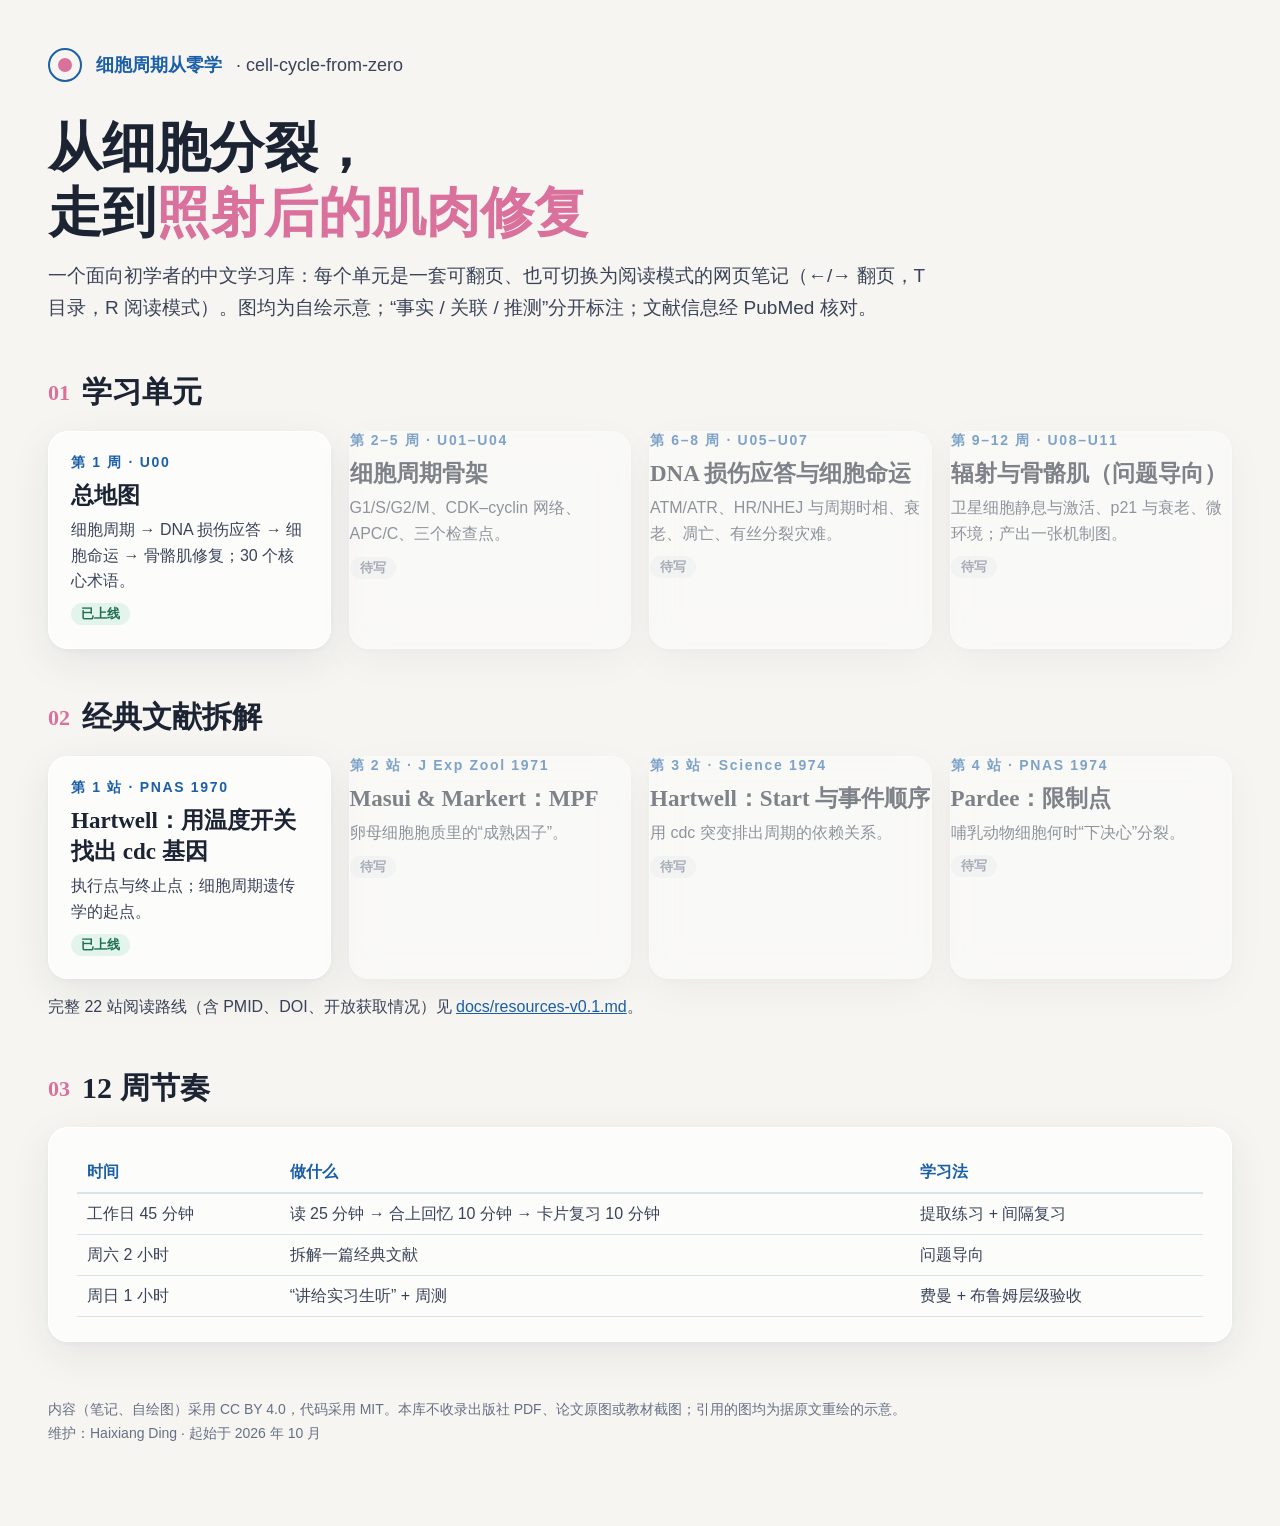
==== index.html @ c2473ddd "init v0.1: add index.html" ====
<!DOCTYPE html>
<html lang="zh-CN"><head><meta charset="utf-8"><meta name="viewport" content="width=device-width,initial-scale=1">
<title>细胞周期从零学 · 个人网页学习库</title>
<link rel="stylesheet" href="assets/deck-v0.1.css">
<style>
html,body{overflow:auto;height:auto;background:var(--bg)}
.wrap{max-width:1240px;margin:0 auto;padding:48px 28px 80px}
.top{display:flex;align-items:center;gap:14px;color:var(--ink2);font-size:18px}
.top .dot{width:34px;height:34px;border-radius:50%;border:2px solid var(--blue);position:relative}
.top .dot::after{content:"";position:absolute;inset:8px;border-radius:50%;background:var(--eo)}
h1{font-family:var(--serif);font-size:54px;line-height:1.2;margin:34px 0 14px}h1 em{font-style:normal;color:var(--eo)}
.intro{font-size:19px;line-height:1.7;color:var(--ink2);max-width:900px}
h2.s{font-family:var(--serif);font-size:30px;margin:48px 0 18px;display:flex;align-items:center;gap:12px}
h2.s .no{color:var(--eo);font-size:22px}
.grid{display:grid;grid-template-columns:repeat(auto-fill,minmax(280px,1fr));gap:18px}
a.u{display:block;text-decoration:none;color:inherit;padding:22px;transition:.2s}
a.u:hover{transform:translateY(-3px)}
.u .w{font-size:14px;letter-spacing:.12em;color:var(--blue);font-weight:700}
.u h3{font-family:var(--serif);font-size:23px;margin:8px 0 6px;line-height:1.35}
.u p{font-size:16px;line-height:1.6;color:var(--ink2)}
.u.off{opacity:.55;pointer-events:none}
.st{display:inline-block;margin-top:10px;font-size:13px;font-weight:700;padding:2px 10px;border-radius:20px}
.st.done{background:#E3F4EC;color:#1E6E52}.st.todo{background:#EEF1F5;color:var(--mute)}
table.t{font-size:16px}.box p,.box li{font-size:17px}
.foot{margin-top:56px;font-size:14px;color:var(--mute);line-height:1.7}
</style></head><body>
<div class="wrap">
<div class="top"><span class="dot"></span><b style="font-family:var(--serif);color:var(--blue)">细胞周期从零学</b><span>· cell-cycle-from-zero</span></div>
<h1>从细胞分裂，<br>走到<em>照射后的肌肉修复</em></h1>
<p class="intro">一个面向初学者的中文学习库：每个单元是一套可翻页、也可切换为阅读模式的网页笔记（←/→ 翻页，T 目录，R 阅读模式）。图均为自绘示意；“事实 / 关联 / 推测”分开标注；文献信息经 PubMed 核对。</p>

<h2 class="s"><span class="no">01</span>学习单元</h2>
<div class="grid">
<a class="u card" href="units/u00-map-v0.1.html"><div class="w">第 1 周 · U00</div><h3>总地图</h3><p>细胞周期 → DNA 损伤应答 → 细胞命运 → 骨骼肌修复；30 个核心术语。</p><span class="st done">已上线</span></a>
<div class="u card off"><div class="w">第 2–5 周 · U01–U04</div><h3>细胞周期骨架</h3><p>G1/S/G2/M、CDK–cyclin 网络、APC/C、三个检查点。</p><span class="st todo">待写</span></div>
<div class="u card off"><div class="w">第 6–8 周 · U05–U07</div><h3>DNA 损伤应答与细胞命运</h3><p>ATM/ATR、HR/NHEJ 与周期时相、衰老、凋亡、有丝分裂灾难。</p><span class="st todo">待写</span></div>
<div class="u card off"><div class="w">第 9–12 周 · U08–U11</div><h3>辐射与骨骼肌（问题导向）</h3><p>卫星细胞静息与激活、p21 与衰老、微环境；产出一张机制图。</p><span class="st todo">待写</span></div>
</div>

<h2 class="s"><span class="no">02</span>经典文献拆解</h2>
<div class="grid">
<a class="u card" href="papers/p01-hartwell1970-cdc-mutants-v0.1.html"><div class="w">第 1 站 · PNAS 1970</div><h3>Hartwell：用温度开关找出 cdc 基因</h3><p>执行点与终止点；细胞周期遗传学的起点。</p><span class="st done">已上线</span></a>
<div class="u card off"><div class="w">第 2 站 · J Exp Zool 1971</div><h3>Masui & Markert：MPF</h3><p>卵母细胞胞质里的“成熟因子”。</p><span class="st todo">待写</span></div>
<div class="u card off"><div class="w">第 3 站 · Science 1974</div><h3>Hartwell：Start 与事件顺序</h3><p>用 cdc 突变排出周期的依赖关系。</p><span class="st todo">待写</span></div>
<div class="u card off"><div class="w">第 4 站 · PNAS 1974</div><h3>Pardee：限制点</h3><p>哺乳动物细胞何时“下决心”分裂。</p><span class="st todo">待写</span></div>
</div>
<p class="intro" style="margin-top:14px;font-size:16px">完整 22 站阅读路线（含 PMID、DOI、开放获取情况）见 <a href="docs/resources-v0.1.md">docs/resources-v0.1.md</a>。</p>

<h2 class="s"><span class="no">03</span>12 周节奏</h2>
<div class="card box"><table class="t">
<tr><th style="width:18%">时间</th><th>做什么</th><th style="width:26%">学习法</th></tr>
<tr><td>工作日 45 分钟</td><td>读 25 分钟 → 合上回忆 10 分钟 → 卡片复习 10 分钟</td><td>提取练习 + 间隔复习</td></tr>
<tr><td>周六 2 小时</td><td>拆解一篇经典文献</td><td>问题导向</td></tr>
<tr><td>周日 1 小时</td><td>“讲给实习生听” + 周测</td><td>费曼 + 布鲁姆层级验收</td></tr></table></div>

<p class="foot">内容（笔记、自绘图）采用 CC BY 4.0，代码采用 MIT。本库不收录出版社 PDF、论文原图或教材截图；引用的图均为据原文重绘的示意。<br>维护：Haixiang Ding · 起始于 2026 年 10 月</p>
</div></body></html>
---- assets/deck-v0.1.css ----
/* cell-cycle-from-zero 共用样式 v0.1 —— 翻页模式（1920×1080 缩放）+ 阅读模式（竖向滚动） */
:root{--bg:#F6F5F1;--ink:#1C2333;--ink2:#3A4357;--mute:#667085;--line:rgba(27,95,168,.16);
--blue:#1B5FA8;--blue2:#3F8BD6;--blue3:#DCE8F6;--he:#5B3F9E;--eo:#D9719C;--eo3:#FBE7EF;
--ok:#2E9E7A;--warn:#D4793A;--glass:rgba(255,255,255,.7);--glassb:rgba(255,255,255,.92);
--sh:0 12px 40px rgba(28,40,80,.08),0 2px 6px rgba(28,40,80,.04);
--serif:"Noto Serif SC","Songti SC","STSong","SimSun",serif;--sans:"Noto Sans SC","PingFang SC","Microsoft YaHei",sans-serif}
*{box-sizing:border-box;margin:0;padding:0}
html,body{width:100%;height:100%;overflow:hidden;background:#E9ECF1;color:var(--ink);font-family:var(--sans);-webkit-font-smoothing:antialiased}
a{color:var(--blue)}
button{font-family:inherit;cursor:pointer;border:0;background:none;color:inherit}
#viewport{position:fixed;inset:0;overflow:hidden}
#stage{position:absolute;left:0;top:0;width:1920px;height:1080px;transform-origin:0 0;overflow:hidden;
background:radial-gradient(1200px 700px at 85% -10%,rgba(63,139,214,.10),transparent 60%),radial-gradient(900px 600px at -5% 105%,rgba(217,113,156,.09),transparent 60%),var(--bg)}
#brand{position:absolute;left:48px;top:34px;display:flex;align-items:center;gap:14px;z-index:30;font-size:20px;color:var(--ink2);letter-spacing:.06em}
#brand .dot{width:36px;height:36px;border-radius:50%;border:2px solid var(--blue);position:relative;flex:none}
#brand .dot::after{content:"";position:absolute;inset:8px;border-radius:50%;background:var(--eo)}
#brand b{font-family:var(--serif);color:var(--blue);font-size:22px}
#brand a{text-decoration:none;display:flex;align-items:center;gap:14px;color:inherit}
#badge{position:absolute;right:48px;top:34px;z-index:30;display:flex;gap:12px;font-size:19px;color:var(--ink2)}
#badge span{padding:7px 16px;border-radius:40px;background:var(--glass);border:1px solid var(--glassb);box-shadow:var(--sh)}
.page{position:absolute;inset:0;padding:116px 110px 130px;visibility:hidden;opacity:0;transition:opacity .5s ease;overflow:hidden}
.page.cur{visibility:visible;opacity:1}
.hd{margin-bottom:24px;max-width:1650px}
.kick{display:flex;align-items:center;gap:14px;font-size:19px;letter-spacing:.16em;color:var(--blue);font-weight:600}
.kick .no{font-family:var(--serif);font-size:22px;color:var(--eo);letter-spacing:.04em}
.kick::after{content:"";height:1px;width:160px;background:linear-gradient(90deg,var(--blue2),transparent)}
h2.t{font-family:var(--serif);font-weight:600;font-size:46px;line-height:1.25;margin-top:10px}
.lede{margin-top:10px;font-size:22px;line-height:1.6;color:var(--ink2)}
.card{background:var(--glass);backdrop-filter:blur(16px);-webkit-backdrop-filter:blur(16px);border:1px solid var(--glassb);border-radius:20px;box-shadow:var(--sh)}
.box{padding:24px 28px}
.box h3{font-family:var(--serif);font-size:26px;margin-bottom:10px;line-height:1.35}
.box p,.box li{font-size:20px;line-height:1.62;color:var(--ink2)}
.box ul,.box ol{padding-left:1.2em}.box li+li{margin-top:5px}
.g2{display:grid;grid-template-columns:1fr 1fr;gap:22px}
.g3{display:grid;grid-template-columns:repeat(3,1fr);gap:22px}
.g4{display:grid;grid-template-columns:repeat(4,1fr);gap:18px}
.tag{display:inline-flex;align-items:center;padding:3px 12px;border-radius:30px;font-size:16px;background:var(--blue3);color:var(--blue);font-weight:600}
.tag.eo{background:var(--eo3);color:#B04679}.tag.he{background:#ECE6F7;color:var(--he)}.tag.ok{background:#E3F4EC;color:#1E6E52}.tag.wn{background:#FFF1DD;color:#9A5A16}
table.t{width:100%;border-collapse:collapse;font-size:19px;line-height:1.5}
table.t th{text-align:left;color:var(--blue);font-weight:600;padding:8px 10px;border-bottom:2px solid var(--line)}
table.t td{padding:8px 10px;border-bottom:1px solid var(--line);color:var(--ink2);vertical-align:top}
.src{font-size:15px;color:var(--mute);line-height:1.5;margin-top:10px}
.fig{padding:16px;text-align:center}.fig svg{width:100%;height:auto;max-height:560px;display:block;margin:0 auto}
body.read .fig svg{max-height:none;width:100%}
.cap{font-size:16px;color:var(--mute);margin-top:8px;text-align:left}
.cover{display:flex;flex-direction:column;justify-content:center;height:100%}
.cover .k{font-size:22px;letter-spacing:.2em;color:var(--blue);font-weight:600}
.cover h1{font-family:var(--serif);font-size:76px;line-height:1.2;margin:18px 0 22px}
.cover h1 em{font-style:normal;color:var(--eo)}
.cover .sub{font-size:24px;line-height:1.6;color:var(--ink2)}
.chips{display:flex;gap:18px;margin-top:40px;flex-wrap:wrap}
.chips div{padding:16px 22px;border-radius:16px;background:var(--glass);border:1px solid var(--glassb);box-shadow:var(--sh);font-size:18px;color:var(--ink2);max-width:420px;line-height:1.5}
.chips b{display:block;font-family:var(--serif);font-size:30px;color:var(--blue)}
.lv{font-size:14px;font-weight:700;color:var(--he);background:#ECE6F7;border-radius:6px;padding:1px 8px;margin-right:6px}
details{margin-top:6px}summary{cursor:pointer;color:var(--blue);font-size:17px}
details p{font-size:18px!important;margin-top:4px}
.fact{border-left:5px solid var(--ok)}.assoc{border-left:5px solid var(--blue2)}.spec{border-left:5px solid var(--warn)}
#nav{position:absolute;left:0;right:0;bottom:30px;display:flex;justify-content:center;align-items:center;gap:14px;z-index:40}
#nav button,#nav a.btn{padding:10px 20px;border-radius:40px;font-size:18px;font-weight:600;background:#fff;border:1px solid var(--line);box-shadow:var(--sh);text-decoration:none;color:var(--ink)}
#nav #chap{font-size:18px;color:var(--mute);min-width:280px;text-align:center}
#prog{position:absolute;left:110px;right:110px;bottom:92px;height:3px;background:rgba(27,95,168,.12);border-radius:3px;z-index:40}
#prog .fill{height:100%;background:linear-gradient(90deg,var(--blue),var(--eo));border-radius:3px;width:0;transition:width .4s}
#toc{position:absolute;right:48px;top:90px;bottom:120px;width:420px;z-index:50;padding:20px;overflow:auto;display:none}
#toc.show{display:block}
#toc button{display:block;width:100%;text-align:left;padding:9px 12px;border-radius:10px;font-size:18px;color:var(--ink2)}
#toc button.cur{background:var(--blue3);color:var(--blue)}
#toc .n{font-family:var(--serif);color:var(--eo);margin-right:10px}
/* 阅读模式 */
html.read,body.read{overflow:auto;height:auto}
body.read{background:var(--bg)}
body.read #viewport{position:static}
body.read #stage{position:static;width:auto;height:auto;transform:none!important;overflow:visible;background:var(--bg)}
body.read #brand,body.read #badge{position:static;padding:22px 5vw 0}
body.read #badge{justify-content:flex-start}
body.read .page{position:relative;visibility:visible;opacity:1;inset:auto;padding:40px 5vw 50px;border-bottom:1px solid var(--line);overflow:visible}
body.read #prog,body.read #toc{display:none}
body.read #nav{position:fixed;bottom:16px}
body.read #nav #bPrev,body.read #nav #bNext,body.read #nav #bToc,body.read #nav #chap{display:none}
body.read .cover h1{font-size:48px}body.read h2.t{font-size:32px}
@media (max-width:900px){body.read .g2,body.read .g3,body.read .g4{grid-template-columns:1fr!important}
body.read .box p,body.read .box li,body.read table.t{font-size:16px}body.read table.t{display:block;overflow-x:auto}}
@media print{html,body{overflow:visible;height:auto}#nav,#prog,#toc{display:none}}
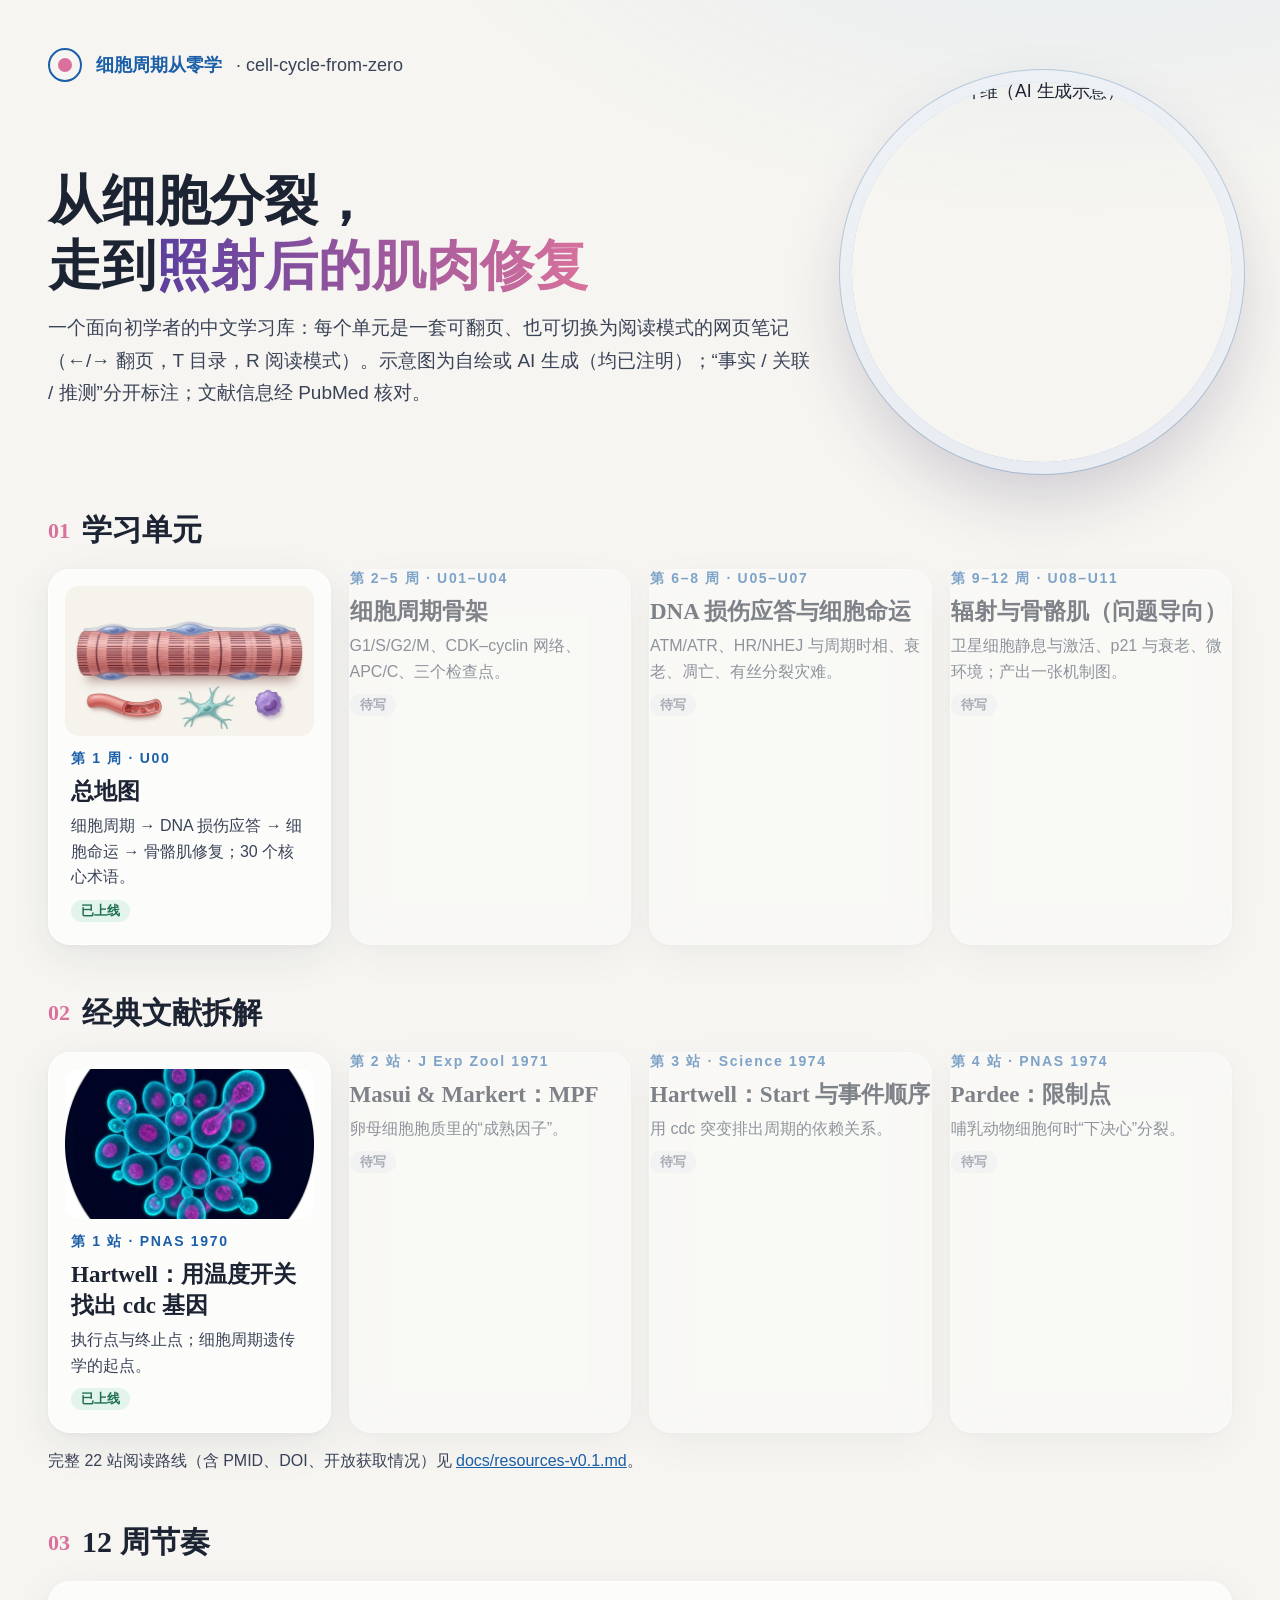
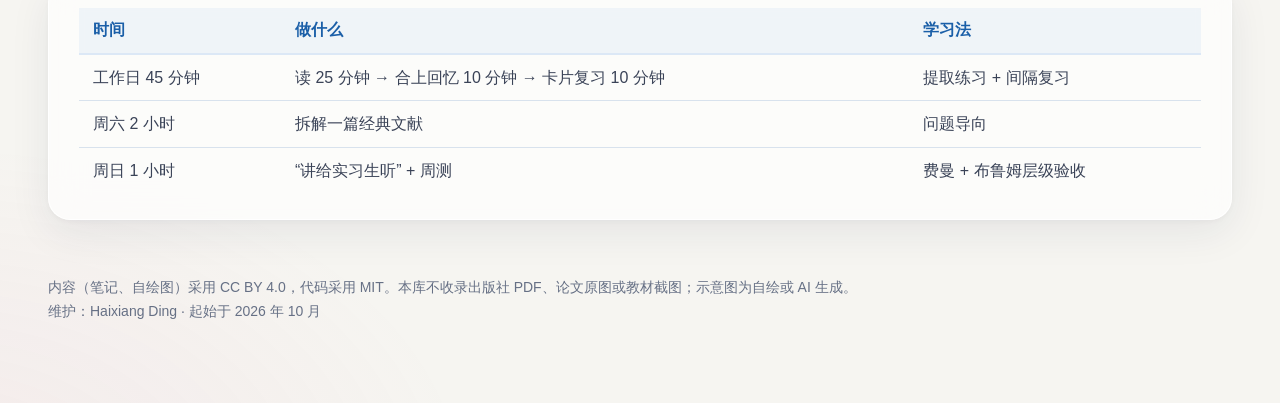
==== commit f52b28a6: "v0.2 restyle: index.html" ====
--- a/index.html
+++ b/index.html
@@ -1,9 +1,15 @@
 <!DOCTYPE html>
 <html lang="zh-CN"><head><meta charset="utf-8"><meta name="viewport" content="width=device-width,initial-scale=1">
 <title>细胞周期从零学 · 个人网页学习库</title>
-<link rel="stylesheet" href="assets/deck-v0.1.css">
+<link rel="stylesheet" href="assets/deck-v0.2.css">
 <style>
-html,body{overflow:auto;height:auto;background:var(--bg)}
+html,body{overflow:auto;height:auto;background:radial-gradient(1200px 700px at 85% -10%,rgba(63,139,214,.10),transparent 60%),radial-gradient(900px 600px at -5% 105%,rgba(217,113,156,.09),transparent 60%),var(--bg)}
+.hero{display:grid;grid-template-columns:1fr 380px;gap:40px;align-items:center}
+.hero .eye{width:380px;height:380px;border-radius:50%;overflow:hidden;box-shadow:0 0 0 12px rgba(255,255,255,.75),0 0 0 13px rgba(27,95,168,.25),0 30px 70px rgba(40,30,80,.22)}
+.hero .eye img{width:100%;height:100%;object-fit:cover;transform:scale(1.1)}
+a.u .thumb{height:150px;border-radius:14px;overflow:hidden;margin:-6px -6px 14px;background:#0b1030}
+a.u .thumb img{width:100%;height:100%;object-fit:cover}
+@media(max-width:800px){.hero{grid-template-columns:1fr}.hero .eye{width:260px;height:260px;margin:auto}h1{font-size:38px}}
 .wrap{max-width:1240px;margin:0 auto;padding:48px 28px 80px}
 .top{display:flex;align-items:center;gap:14px;color:var(--ink2);font-size:18px}
 .top .dot{width:34px;height:34px;border-radius:50%;border:2px solid var(--blue);position:relative}
@@ -26,12 +32,12 @@
 </style></head><body>
 <div class="wrap">
 <div class="top"><span class="dot"></span><b style="font-family:var(--serif);color:var(--blue)">细胞周期从零学</b><span>· cell-cycle-from-zero</span></div>
-<h1>从细胞分裂，<br>走到<em>照射后的肌肉修复</em></h1>
-<p class="intro">一个面向初学者的中文学习库：每个单元是一套可翻页、也可切换为阅读模式的网页笔记（←/→ 翻页，T 目录，R 阅读模式）。图均为自绘示意；“事实 / 关联 / 推测”分开标注；文献信息经 PubMed 核对。</p>
+<div class="hero"><div><h1>从细胞分裂，<br>走到<em class="hl">照射后的肌肉修复</em></h1>
+<p class="intro">一个面向初学者的中文学习库：每个单元是一套可翻页、也可切换为阅读模式的网页笔记（←/→ 翻页，T 目录，R 阅读模式）。示意图为自绘或 AI 生成（均已注明）；“事实 / 关联 / 推测”分开标注；文献信息经 PubMed 核对。</p></div><div class="eye"><img src="figures/u00-cover-v0.1.jpg" alt="分裂细胞与肌纤维（AI 生成示意）"></div></div>
 
 <h2 class="s"><span class="no">01</span>学习单元</h2>
 <div class="grid">
-<a class="u card" href="units/u00-map-v0.1.html"><div class="w">第 1 周 · U00</div><h3>总地图</h3><p>细胞周期 → DNA 损伤应答 → 细胞命运 → 骨骼肌修复；30 个核心术语。</p><span class="st done">已上线</span></a>
+<a class="u card" href="units/u00-map-v0.2.html"><div class="thumb"><img src="figures/muscle-niche-v0.1.jpg" alt=""></div><div class="w">第 1 周 · U00</div><h3>总地图</h3><p>细胞周期 → DNA 损伤应答 → 细胞命运 → 骨骼肌修复；30 个核心术语。</p><span class="st done">已上线</span></a>
 <div class="u card off"><div class="w">第 2–5 周 · U01–U04</div><h3>细胞周期骨架</h3><p>G1/S/G2/M、CDK–cyclin 网络、APC/C、三个检查点。</p><span class="st todo">待写</span></div>
 <div class="u card off"><div class="w">第 6–8 周 · U05–U07</div><h3>DNA 损伤应答与细胞命运</h3><p>ATM/ATR、HR/NHEJ 与周期时相、衰老、凋亡、有丝分裂灾难。</p><span class="st todo">待写</span></div>
 <div class="u card off"><div class="w">第 9–12 周 · U08–U11</div><h3>辐射与骨骼肌（问题导向）</h3><p>卫星细胞静息与激活、p21 与衰老、微环境；产出一张机制图。</p><span class="st todo">待写</span></div>
@@ -39,7 +45,7 @@
 
 <h2 class="s"><span class="no">02</span>经典文献拆解</h2>
 <div class="grid">
-<a class="u card" href="papers/p01-hartwell1970-cdc-mutants-v0.1.html"><div class="w">第 1 站 · PNAS 1970</div><h3>Hartwell：用温度开关找出 cdc 基因</h3><p>执行点与终止点；细胞周期遗传学的起点。</p><span class="st done">已上线</span></a>
+<a class="u card" href="papers/p01-hartwell1970-cdc-mutants-v0.2.html"><div class="thumb"><img src="figures/hartwell-cover-v0.1.jpg" alt=""></div><div class="w">第 1 站 · PNAS 1970</div><h3>Hartwell：用温度开关找出 cdc 基因</h3><p>执行点与终止点；细胞周期遗传学的起点。</p><span class="st done">已上线</span></a>
 <div class="u card off"><div class="w">第 2 站 · J Exp Zool 1971</div><h3>Masui & Markert：MPF</h3><p>卵母细胞胞质里的“成熟因子”。</p><span class="st todo">待写</span></div>
 <div class="u card off"><div class="w">第 3 站 · Science 1974</div><h3>Hartwell：Start 与事件顺序</h3><p>用 cdc 突变排出周期的依赖关系。</p><span class="st todo">待写</span></div>
 <div class="u card off"><div class="w">第 4 站 · PNAS 1974</div><h3>Pardee：限制点</h3><p>哺乳动物细胞何时“下决心”分裂。</p><span class="st todo">待写</span></div>
@@ -53,5 +59,5 @@
 <tr><td>周六 2 小时</td><td>拆解一篇经典文献</td><td>问题导向</td></tr>
 <tr><td>周日 1 小时</td><td>“讲给实习生听” + 周测</td><td>费曼 + 布鲁姆层级验收</td></tr></table></div>
 
-<p class="foot">内容（笔记、自绘图）采用 CC BY 4.0，代码采用 MIT。本库不收录出版社 PDF、论文原图或教材截图；引用的图均为据原文重绘的示意。<br>维护：Haixiang Ding · 起始于 2026 年 10 月</p>
+<p class="foot">内容（笔记、自绘图）采用 CC BY 4.0，代码采用 MIT。本库不收录出版社 PDF、论文原图或教材截图；示意图为自绘或 AI 生成。<br>维护：Haixiang Ding · 起始于 2026 年 10 月</p>
 </div></body></html>
--- a/assets/deck-v0.2.css
+++ b/assets/deck-v0.2.css
@@ -0,0 +1,160 @@
+/* cell-cycle-from-zero 共用样式 v0.2：沿用个人精读笔记版式（玻璃卡片 / 衬线标题 / 底栏进度点），新增阅读模式与图钉标注 */
+:root{--bg:#F6F5F1;--ink:#1C2333;--ink2:#3A4357;--mute:#667085;--line:rgba(27,95,168,.16);
+--blue:#1B5FA8;--blue2:#3F8BD6;--blue3:#DCE8F6;--he:#5B3F9E;--he2:#8E6BC8;--eo:#D9719C;--eo2:#F4B8CF;--eo3:#FBE7EF;
+--gold:#B88A3B;--ok:#2E9E7A;--warn:#D4793A;--glass:rgba(255,255,255,.66);--glassb:rgba(255,255,255,.9);
+--sh:0 12px 40px rgba(28,40,80,.08),0 2px 6px rgba(28,40,80,.04);
+--serif:"Noto Serif SC","Songti SC","STSong","SimSun",serif;--sans:"Noto Sans SC","PingFang SC","Microsoft YaHei",sans-serif}
+*{box-sizing:border-box;margin:0;padding:0}
+html,body{width:100%;height:100%;overflow:hidden;background:#E9ECF1;color:var(--ink);font-family:var(--sans);-webkit-font-smoothing:antialiased}
+button{font-family:inherit;cursor:pointer;border:0;background:none;color:inherit}
+#viewport{position:fixed;inset:0;overflow:hidden}
+#stage{position:absolute;left:0;top:0;width:1920px;height:1080px;transform-origin:0 0;overflow:hidden;
+background:radial-gradient(1200px 700px at 85% -10%,rgba(63,139,214,.10),transparent 60%),radial-gradient(900px 600px at -5% 105%,rgba(217,113,156,.09),transparent 60%),var(--bg)}
+#stage::before{content:"";position:absolute;inset:0;pointer-events:none;opacity:.55;background-image:radial-gradient(rgba(27,95,168,.10) 1px,transparent 1.2px);background-size:28px 28px;-webkit-mask-image:linear-gradient(180deg,rgba(0,0,0,.5),transparent 40%,transparent 70%,rgba(0,0,0,.35));mask-image:linear-gradient(180deg,rgba(0,0,0,.5),transparent 40%,transparent 70%,rgba(0,0,0,.35))}
+#brand{position:absolute;left:48px;top:34px;display:flex;align-items:center;gap:14px;z-index:30;font-size:20px;color:var(--ink2);letter-spacing:.08em}
+#brand .dot{width:40px;height:40px;border-radius:50%;border:2px solid var(--blue);position:relative}
+#brand .dot::after{content:"";position:absolute;inset:9px;border-radius:50%;background:var(--eo)}
+#brand b{font-family:var(--serif);color:var(--blue);font-size:22px}
+#magbadge{position:absolute;right:48px;top:34px;z-index:30;display:flex;align-items:center;gap:14px;font-size:20px;color:var(--ink2)}
+#magbadge .obj{padding:8px 18px;border-radius:40px;background:var(--glass);backdrop-filter:blur(14px);border:1px solid var(--glassb);box-shadow:var(--sh)}
+#magbadge .idx{font-variant-numeric:tabular-nums;color:var(--mute)}
+.page{position:absolute;inset:0;padding:122px 120px 140px;visibility:hidden;opacity:0;transition:opacity .6s ease}
+.page.cur{visibility:visible;opacity:1}
+.hd{margin-bottom:28px;max-width:1600px}
+.kick{display:flex;align-items:center;gap:14px;font-size:20px;letter-spacing:.18em;color:var(--blue);font-weight:600}
+.kick .no{font-family:var(--serif);font-size:22px;color:var(--eo);letter-spacing:.05em}
+.kick::after{content:"";height:1px;width:160px;background:linear-gradient(90deg,var(--blue2),transparent)}
+h2.t{font-family:var(--serif);font-weight:600;font-size:52px;line-height:1.2;margin-top:10px;letter-spacing:.02em}
+.lede{margin-top:12px;font-size:23px;line-height:1.6;color:var(--ink2);max-width:1560px}
+.card{background:var(--glass);backdrop-filter:blur(18px) saturate(1.2);-webkit-backdrop-filter:blur(18px) saturate(1.2);border:1px solid var(--glassb);border-radius:22px;box-shadow:var(--sh)}
+.tag{display:inline-flex;align-items:center;gap:6px;padding:3px 12px;border-radius:30px;font-size:17px;background:var(--blue3);color:var(--blue);font-weight:600}
+.tag.eo{background:var(--eo3);color:#B04679}.tag.he{background:#ECE6F7;color:var(--he)}.tag.ok{background:#E3F4EC;color:#1E6E52}.tag.wn{background:#FFF1DD;color:#9A5A16}
+.demo{display:inline-block;padding:2px 10px;border-radius:6px;font-size:16px;font-weight:600;color:#9A5A16;background:#FFF1DD;border:1px dashed #E2A65A;letter-spacing:.1em}
+.src{font-size:16px;color:var(--mute);line-height:1.5}
+.ph{position:relative;overflow:hidden;border-radius:18px;background:#fff}
+.ph img{width:100%;display:block}
+[data-b]{transition:opacity .7s ease,transform .8s cubic-bezier(.2,.7,.2,1)}
+.page.cur [data-b]{animation:rise .8s cubic-bezier(.2,.7,.2,1) both}
+.page.cur [data-b="1"]{animation-delay:.1s}.page.cur [data-b="2"]{animation-delay:.25s}.page.cur [data-b="3"]{animation-delay:.4s}.page.cur [data-b="4"]{animation-delay:.55s}.page.cur [data-b="5"]{animation-delay:.7s}
+@keyframes rise{from{opacity:0;transform:translateY(18px)}to{opacity:1;transform:none}}
+.btn{display:inline-flex;align-items:center;gap:10px;padding:12px 22px;border-radius:40px;font-size:20px;font-weight:600;background:#fff;border:1px solid var(--line);box-shadow:var(--sh);transition:.25s}
+.btn:hover{transform:translateY(-2px);border-color:var(--blue2)}
+.btn.pri{background:linear-gradient(135deg,var(--blue),#2E78C7);color:#fff;border:0}
+.seg{display:inline-flex;padding:5px;border-radius:40px;background:rgba(27,95,168,.08);gap:4px}
+.seg button{padding:10px 22px;border-radius:30px;font-size:19px;font-weight:600;color:var(--ink2);transition:.25s}
+.seg button.on{background:#fff;color:var(--blue);box-shadow:0 3px 12px rgba(27,95,168,.15)}
+.hint{font-size:17px;color:var(--mute);display:flex;align-items:center;gap:8px}
+.hint::before{content:"";width:8px;height:8px;border-radius:50%;background:var(--eo);box-shadow:0 0 0 5px rgba(217,113,156,.18);animation:pulse 1.8s infinite}
+@keyframes pulse{50%{box-shadow:0 0 0 9px rgba(217,113,156,.05)}}
+.g2{display:grid;grid-template-columns:1fr 1fr;gap:28px}.g3{display:grid;grid-template-columns:repeat(3,1fr);gap:24px}
+.box{padding:26px 30px}
+.box h3{font-family:var(--serif);font-size:30px;margin-bottom:12px;display:flex;align-items:center;gap:12px}
+.box p,.box li{font-size:21px;line-height:1.6;color:var(--ink2)}
+.box ul{padding-left:24px}.box li{margin:4px 0}
+.num{font-family:var(--serif);font-size:64px;color:var(--blue);line-height:1}.num small{font-size:24px;color:var(--mute);margin-left:6px}
+table.t{width:100%;border-collapse:separate;border-spacing:0;font-size:19px}
+table.t th{text-align:left;font-weight:600;color:var(--blue);padding:12px 14px;border-bottom:2px solid var(--blue3);background:rgba(220,232,246,.4)}
+table.t td{padding:11px 14px;border-bottom:1px solid var(--line);color:var(--ink2);line-height:1.45;vertical-align:top}
+table.t tr:last-child td{border-bottom:0}
+em.hl{font-style:normal;background:linear-gradient(90deg,var(--he),var(--eo));-webkit-background-clip:text;background-clip:text;color:transparent;font-weight:600}
+/* cover */
+#p1 .eye{position:absolute;right:130px;top:150px;width:700px;height:700px;border-radius:50%;overflow:hidden;box-shadow:0 0 0 14px rgba(255,255,255,.75),0 0 0 15px rgba(27,95,168,.25),0 40px 90px rgba(40,30,80,.25);background:#000}
+#p1 .eye img{width:100%;height:100%;object-fit:cover;transform:scale(1.25);animation:zoom 14s ease-in-out infinite alternate}
+@keyframes zoom{to{transform:scale(1.6) translate(3%,2%)}}
+#p1 .eye .lab{position:absolute;left:50%;bottom:44px;transform:translateX(-50%);font-size:16px;color:#fff;background:rgba(0,0,0,.45);padding:4px 12px;border-radius:20px;white-space:nowrap}
+#p1 .ttl{position:absolute;left:120px;top:200px;width:960px}
+#p1 .ttl .k{font-size:22px;letter-spacing:.32em;color:var(--blue);font-weight:600}
+#p1 .ttl h1{font-family:var(--serif);font-weight:600;font-size:62px;line-height:1.25;margin:20px 0 18px}
+#p1 .ttl .sub{font-size:27px;color:var(--ink2);line-height:1.6}
+#p1 .ttl .meta{margin-top:24px;font-size:21px;color:var(--mute);line-height:1.8}
+#p1 .chips{position:absolute;left:120px;top:700px;width:960px;display:flex;gap:14px}
+#p1 .chips div{flex:1;padding:16px 18px;border-radius:16px;font-size:19px;line-height:1.45;color:var(--ink2);border:1px solid var(--line);background:rgba(255,255,255,.6)}
+#p1 .chips b{display:block;font-family:var(--serif);font-size:30px;color:var(--blue)}
+/* bar */
+#bar{position:absolute;left:40px;right:40px;bottom:24px;height:60px;z-index:50;display:flex;align-items:center;gap:14px;padding:0 18px;border-radius:36px;background:rgba(255,255,255,.72);backdrop-filter:blur(16px);border:1px solid #fff;box-shadow:var(--sh)}
+#bar .ib{width:44px;height:44px;border-radius:50%;display:grid;place-items:center;flex:none}
+#bar .ib:hover{background:var(--blue3)}
+#bar .ib svg{width:24px;height:24px;stroke:var(--ink);fill:none;stroke-width:2;stroke-linecap:round;stroke-linejoin:round}
+#chapName{font-size:20px;font-weight:600;min-width:330px;white-space:nowrap}
+#prog{flex:1;position:relative;height:44px;cursor:pointer}
+#prog .tr{position:absolute;left:0;right:0;top:19px;height:6px;border-radius:6px;background:rgba(27,95,168,.12)}
+#prog .fill{position:absolute;left:0;top:19px;height:6px;border-radius:6px;background:linear-gradient(90deg,var(--blue),var(--he2),var(--eo));transition:width .5s}
+#prog .dots{position:absolute;inset:0;display:flex;justify-content:space-between;align-items:center}
+#prog .dots i{width:12px;height:12px;border-radius:50%;background:#fff;border:2px solid rgba(27,95,168,.35)}
+#prog .dots i.done{border-color:var(--blue);background:var(--blue)}
+#toc,#modal{position:absolute;z-index:60;opacity:0;visibility:hidden;transition:.35s}
+#toc.show,#modal.show{opacity:1;visibility:visible}
+#toc{left:40px;bottom:100px;width:580px;padding:22px}
+#toc h4{font-family:var(--serif);font-size:26px;margin:2px 8px 12px}
+#toc button{display:flex;width:100%;align-items:center;gap:16px;padding:9px 12px;border-radius:12px;font-size:20px;text-align:left}
+#toc button:hover{background:var(--blue3)}#toc button.cur{background:var(--blue);color:#fff}
+#toc button span.n{font-family:var(--serif);color:var(--eo);width:36px}#toc button.cur span.n{color:#fff}
+#modal{inset:0;background:rgba(240,243,248,.6);backdrop-filter:blur(10px);display:flex;align-items:center;justify-content:center}
+#modal .mb{width:1500px;max-height:860px;overflow:auto;padding:44px 56px;position:relative}
+#modal h3{font-family:var(--serif);font-size:38px;margin-bottom:18px}
+#modal .x{position:absolute;right:24px;top:20px;font-size:34px;width:52px;height:52px;border-radius:50%}
+#modal ol{padding-left:30px}#modal li{font-size:19px;line-height:1.6;margin:7px 0;color:var(--ink2)}
+.sw{display:none}.sw.on{display:block}
+@media print{html,body{overflow:visible;height:auto;background:#fff}#viewport{position:static}#stage{position:relative;transform:none!important;height:auto;background:none}
+#stage::before,#bar,#toc,#modal,#brand,#magbadge{display:none}.page{position:relative;visibility:visible;opacity:1;width:1920px;height:1080px;page-break-after:always;break-after:page}
+.page [data-b]{animation:none!important}.sw{display:block}@page{size:1920px 1080px;margin:0}}
+
+.fig{padding:16px;display:flex;flex-direction:column}.fig img{width:100%;max-height:540px;object-fit:contain;display:block;border-radius:10px;background:#fff}
+.cap{font-size:15px;color:var(--mute);margin-top:8px;line-height:1.5}
+.fx{display:grid;grid-template-columns:620px 1fr;gap:28px;align-items:start}
+.pts{display:flex;flex-direction:column;gap:14px}
+.pt{padding:14px 18px;border-radius:16px;background:rgba(255,255,255,.78);border:1px solid var(--line)}
+.pt h4{margin:0 0 6px;font-size:21px;color:var(--blue)}.pt p{margin:0;font-size:17px;line-height:1.5;color:var(--ink2)}
+.pt.eo{border-left:6px solid var(--eo)}.pt.bl{border-left:6px solid var(--blue)}.pt.wn{border-left:6px solid var(--gold)}.pt.ok{border-left:6px solid var(--ok)}
+.num{font-family:var(--serif);font-weight:700;color:var(--blue)}
+.en{font-family:Georgia,serif;font-style:italic;color:#3A4357;font-size:16px;line-height:1.55}
+.qt{padding:12px 16px;border-radius:14px;background:rgba(255,255,255,.8);margin-bottom:10px;border-left:5px solid var(--he)}
+.qt .zh{font-size:16px;color:var(--ink2);margin-top:4px;line-height:1.5}.qt .wh{font-size:14px;color:var(--mute);margin-top:4px}
+.dense h2.t{font-size:42px}.dense table.t{font-size:17px}.dense table.t td,.dense table.t th{padding:8px 12px}.dense .box{padding:20px 24px}.dense .box h3{font-size:24px;margin-bottom:8px}.dense .box li,.dense .box p{font-size:18px;line-height:1.5}
+
+/* ===== v0.2 additions for cell-cycle-from-zero ===== */
+a{color:var(--blue)}
+#brand a{display:flex;align-items:center;gap:14px;color:inherit;text-decoration:none}
+.page{overflow:hidden}
+.cover-eye{position:absolute;right:130px;top:150px;width:700px;height:700px;border-radius:50%;overflow:hidden;box-shadow:0 0 0 14px rgba(255,255,255,.75),0 0 0 15px rgba(27,95,168,.25),0 40px 90px rgba(40,30,80,.25);background:#06091c}
+.cover-eye img{width:100%;height:100%;object-fit:cover;transform:scale(1.12);animation:zoom 16s ease-in-out infinite alternate}
+.cover-eye .lab{position:absolute;left:50%;bottom:44px;transform:translateX(-50%);font-size:16px;color:#fff;background:rgba(0,0,0,.45);padding:4px 12px;border-radius:20px;white-space:nowrap}
+.cover-ttl{position:absolute;left:120px;top:190px;width:960px}
+.cover-ttl .k{font-size:22px;letter-spacing:.32em;color:var(--blue);font-weight:600}
+.cover-ttl h1{font-family:var(--serif);font-weight:600;font-size:64px;line-height:1.25;margin:20px 0 18px}
+.cover-ttl .sub{font-size:26px;color:var(--ink2);line-height:1.6}
+.cover-ttl .meta{margin-top:22px;font-size:20px;color:var(--mute);line-height:1.8}
+.cover-chips{position:absolute;left:120px;top:720px;width:1000px;display:flex;gap:14px}
+.cover-chips div{flex:1;padding:16px 18px;border-radius:16px;font-size:18px;line-height:1.45;color:var(--ink2);border:1px solid var(--line);background:rgba(255,255,255,.6)}
+.cover-chips b{display:block;font-family:var(--serif);font-size:30px;color:var(--blue)}
+.pinwrap{position:relative;border-radius:14px;overflow:hidden;background:#F6F5F1}
+.pinwrap img{width:100%;display:block}
+.pin{position:absolute;transform:translate(-50%,-50%);display:flex;align-items:center;gap:8px;white-space:nowrap;font-size:17px;font-weight:600;color:var(--ink);background:rgba(255,255,255,.92);border:1px solid #fff;padding:5px 12px 5px 6px;border-radius:30px;box-shadow:0 6px 18px rgba(28,40,80,.15)}
+.pin i{font-style:normal;width:24px;height:24px;border-radius:50%;display:grid;place-items:center;color:#fff;font-size:14px;background:var(--blue)}
+.pin.eo i{background:var(--eo)}.pin.he i{background:var(--he)}.pin.ok i{background:var(--ok)}.pin.wn i{background:var(--warn)}
+.steps{display:grid;grid-template-columns:repeat(5,1fr);margin-top:8px}
+.steps div{text-align:center;font-size:17px;color:var(--ink2);line-height:1.4}.steps b{display:block;color:var(--blue);font-size:18px}
+.lv{font-size:14px;font-weight:700;color:var(--he);background:#ECE6F7;border-radius:6px;padding:2px 8px;margin-right:8px}
+details{margin-top:4px}summary{cursor:pointer;color:var(--blue);font-size:16px;list-style:none}summary::before{content:"▸ "}details[open] summary::before{content:"▾ "}
+details p{font-size:17px!important;margin-top:4px;color:var(--ink2)}
+.q{padding:10px 0;border-bottom:1px dashed var(--line)}.q:last-child{border-bottom:0}.q>p{font-size:19px;line-height:1.5}
+.lvl{display:flex;gap:10px;flex-wrap:wrap;margin-top:12px}.lvl span{font-size:15px;padding:4px 12px;border-radius:20px;background:#fff;border:1px solid var(--line);color:var(--ink2)}
+.feyn{font-family:var(--serif);font-size:24px!important;line-height:1.75!important;color:var(--ink)!important}
+.feyn::before{content:"“";font-size:80px;color:var(--eo2);line-height:0;vertical-align:-30px;margin-right:4px}
+/* reading mode */
+html.read,body.read{overflow:auto;height:auto;background:var(--bg)}
+body.read #viewport{position:static}
+body.read #stage{position:static;width:auto;height:auto;transform:none!important;overflow:visible}
+body.read #stage::before{display:none}
+body.read #brand,body.read #magbadge{position:static;padding:20px 5vw 0}
+body.read .page{position:relative;visibility:visible;opacity:1;inset:auto;padding:36px 5vw 48px;border-bottom:1px solid var(--line);overflow:visible;min-height:0}
+body.read .page [data-b]{animation:none!important}
+body.read #bar #prog,body.read #bar #bPrev,body.read #bar #bNext,body.read #bar #chapName,body.read #toc{display:none}
+body.read #bar{position:fixed;left:auto;right:20px;bottom:16px;width:auto}
+body.read .cover-eye,body.read .cover-ttl,body.read .cover-chips{position:relative;left:auto;right:auto;top:auto;width:auto}
+body.read .cover-eye{width:min(420px,80vw);height:min(420px,80vw);margin:10px auto 30px}
+body.read .cover-ttl h1{font-size:40px}body.read h2.t{font-size:30px}
+body.read .cover-chips{margin-top:20px;flex-wrap:wrap}
+@media (max-width:1000px){body.read .g2,body.read .g3,body.read .fx{grid-template-columns:1fr!important}
+body.read .box p,body.read .box li,body.read table.t{font-size:16px}body.read table.t{display:block;overflow-x:auto}.pin{font-size:12px}}
+#bRead{width:auto!important;padding:0 14px;border-radius:22px!important;font-size:16px;font-weight:600;background:var(--blue3)}
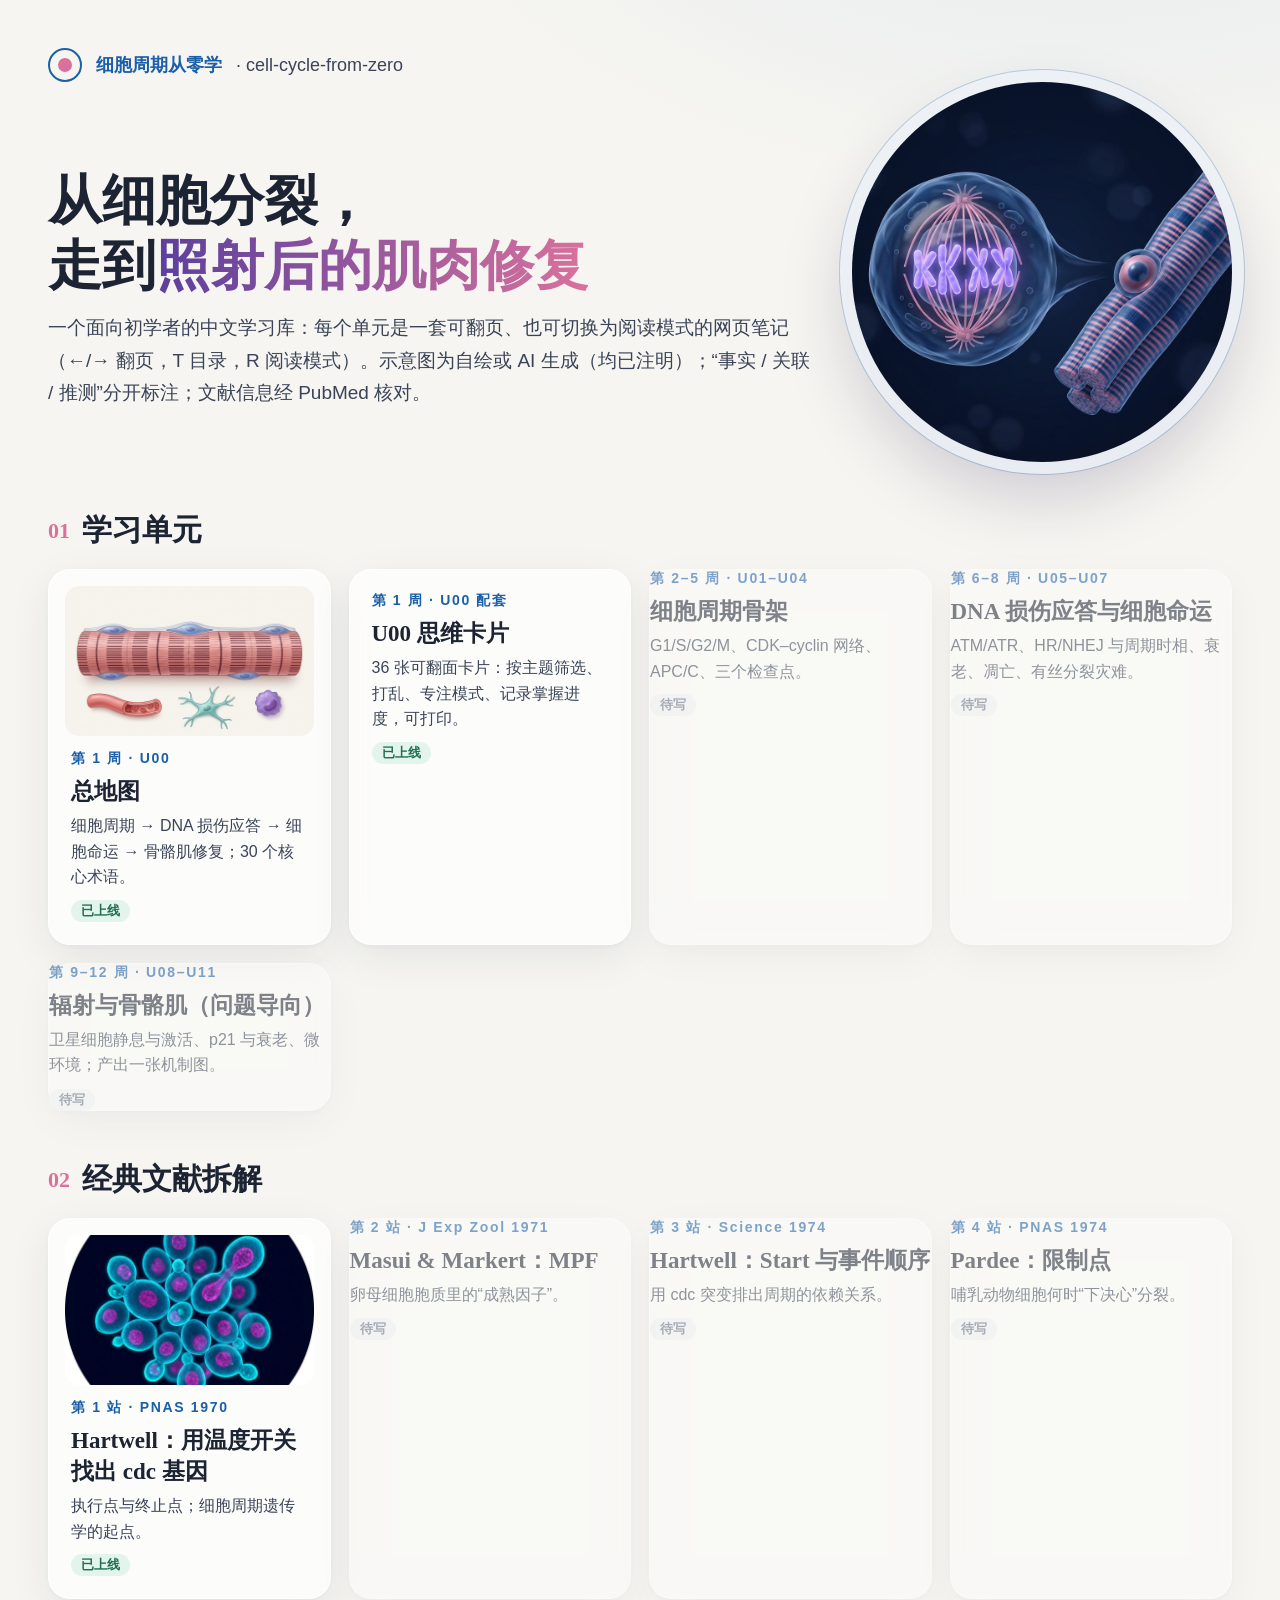
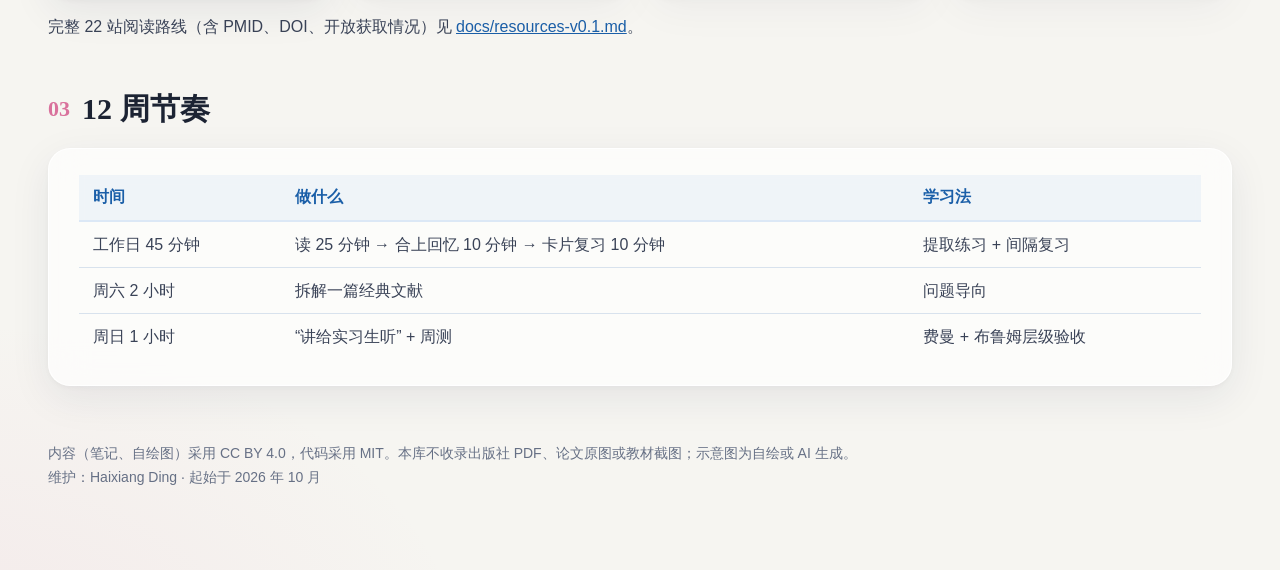
==== commit e2392602: "link U00 flip cards" ====
--- a/index.html
+++ b/index.html
@@ -38,6 +38,7 @@
 <h2 class="s"><span class="no">01</span>学习单元</h2>
 <div class="grid">
 <a class="u card" href="units/u00-map-v0.2.html"><div class="thumb"><img src="figures/muscle-niche-v0.1.jpg" alt=""></div><div class="w">第 1 周 · U00</div><h3>总地图</h3><p>细胞周期 → DNA 损伤应答 → 细胞命运 → 骨骼肌修复；30 个核心术语。</p><span class="st done">已上线</span></a>
+<a class="u card" href="cards/u00-cards-v0.1.html"><div class="w">第 1 周 · U00 配套</div><h3>U00 思维卡片</h3><p>36 张可翻面卡片：按主题筛选、打乱、专注模式、记录掌握进度，可打印。</p><span class="st done">已上线</span></a>
 <div class="u card off"><div class="w">第 2–5 周 · U01–U04</div><h3>细胞周期骨架</h3><p>G1/S/G2/M、CDK–cyclin 网络、APC/C、三个检查点。</p><span class="st todo">待写</span></div>
 <div class="u card off"><div class="w">第 6–8 周 · U05–U07</div><h3>DNA 损伤应答与细胞命运</h3><p>ATM/ATR、HR/NHEJ 与周期时相、衰老、凋亡、有丝分裂灾难。</p><span class="st todo">待写</span></div>
 <div class="u card off"><div class="w">第 9–12 周 · U08–U11</div><h3>辐射与骨骼肌（问题导向）</h3><p>卫星细胞静息与激活、p21 与衰老、微环境；产出一张机制图。</p><span class="st todo">待写</span></div>
--- a/assets/deck-v0.2.css
+++ b/assets/deck-v0.2.css
@@ -158,3 +158,5 @@
 @media (max-width:1000px){body.read .g2,body.read .g3,body.read .fx{grid-template-columns:1fr!important}
 body.read .box p,body.read .box li,body.read table.t{font-size:16px}body.read table.t{display:block;overflow-x:auto}.pin{font-size:12px}}
 #bRead{width:auto!important;padding:0 14px;border-radius:22px!important;font-size:16px;font-weight:600;background:var(--blue3)}
+
+span.num{font-size:inherit;line-height:inherit}
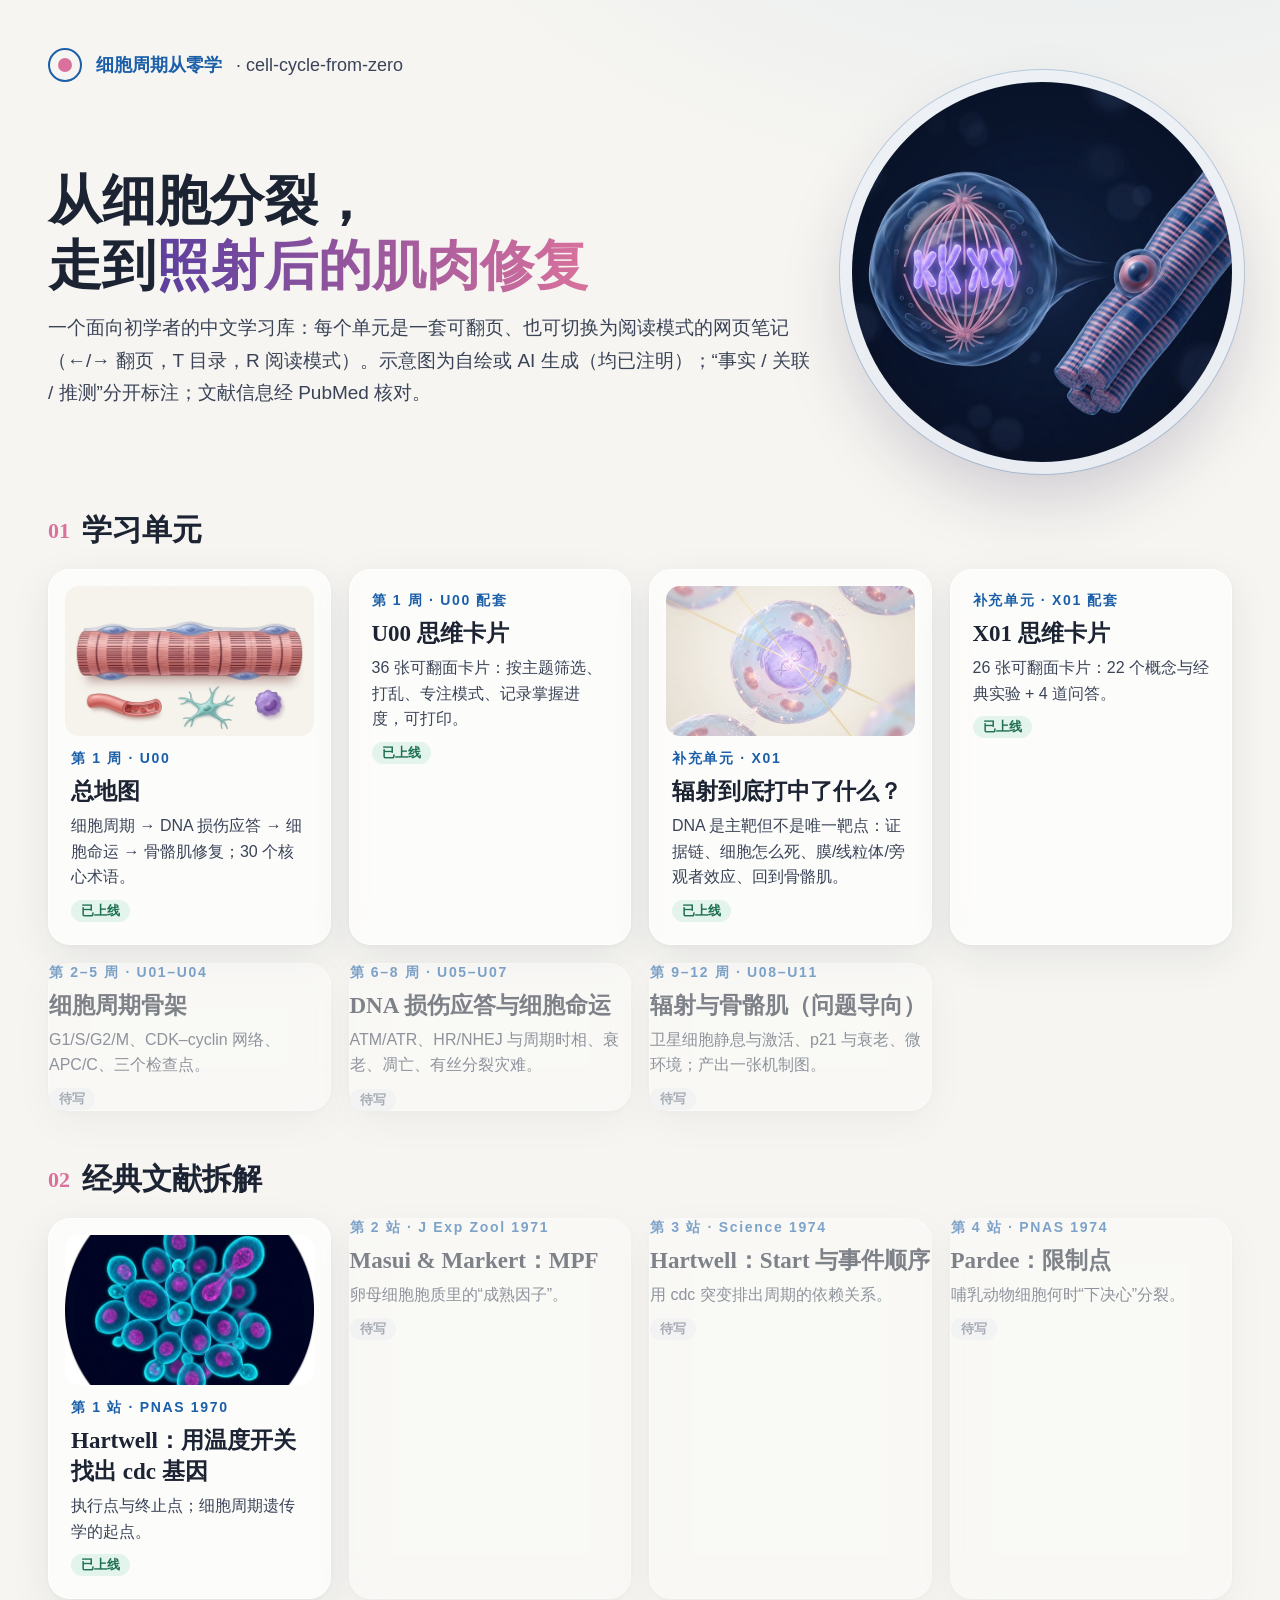
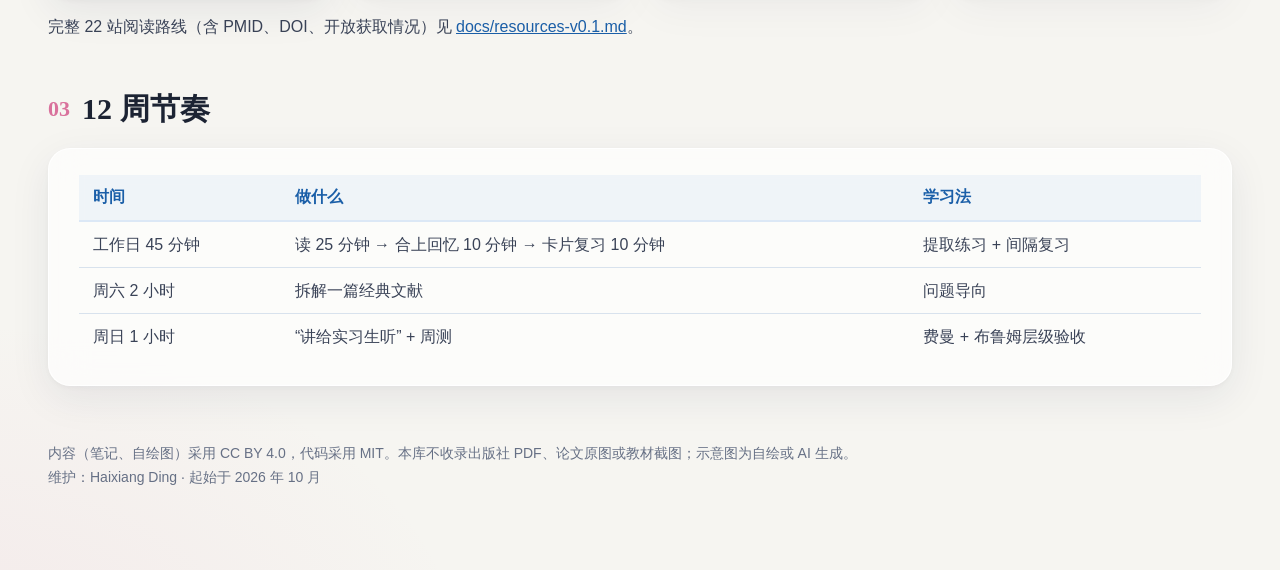
==== commit c4d09199: "X01 辐射靶点补充单元: index.html" ====
--- a/index.html
+++ b/index.html
@@ -39,6 +39,8 @@
 <div class="grid">
 <a class="u card" href="units/u00-map-v0.2.html"><div class="thumb"><img src="figures/muscle-niche-v0.1.jpg" alt=""></div><div class="w">第 1 周 · U00</div><h3>总地图</h3><p>细胞周期 → DNA 损伤应答 → 细胞命运 → 骨骼肌修复；30 个核心术语。</p><span class="st done">已上线</span></a>
 <a class="u card" href="cards/u00-cards-v0.1.html"><div class="w">第 1 周 · U00 配套</div><h3>U00 思维卡片</h3><p>36 张可翻面卡片：按主题筛选、打乱、专注模式、记录掌握进度，可打印。</p><span class="st done">已上线</span></a>
+<a class="u card" href="units/x01-radiation-targets-v0.2.html"><div class="thumb"><img src="figures/x01-cover-v0.1.jpg" alt=""></div><div class="w">补充单元 · X01</div><h3>辐射到底打中了什么？</h3><p>DNA 是主靶但不是唯一靶点：证据链、细胞怎么死、膜/线粒体/旁观者效应、回到骨骼肌。</p><span class="st done">已上线</span></a>
+<a class="u card" href="cards/x01-cards-v0.1.html"><div class="w">补充单元 · X01 配套</div><h3>X01 思维卡片</h3><p>26 张可翻面卡片：22 个概念与经典实验 + 4 道问答。</p><span class="st done">已上线</span></a>
 <div class="u card off"><div class="w">第 2–5 周 · U01–U04</div><h3>细胞周期骨架</h3><p>G1/S/G2/M、CDK–cyclin 网络、APC/C、三个检查点。</p><span class="st todo">待写</span></div>
 <div class="u card off"><div class="w">第 6–8 周 · U05–U07</div><h3>DNA 损伤应答与细胞命运</h3><p>ATM/ATR、HR/NHEJ 与周期时相、衰老、凋亡、有丝分裂灾难。</p><span class="st todo">待写</span></div>
 <div class="u card off"><div class="w">第 9–12 周 · U08–U11</div><h3>辐射与骨骼肌（问题导向）</h3><p>卫星细胞静息与激活、p21 与衰老、微环境；产出一张机制图。</p><span class="st todo">待写</span></div>
